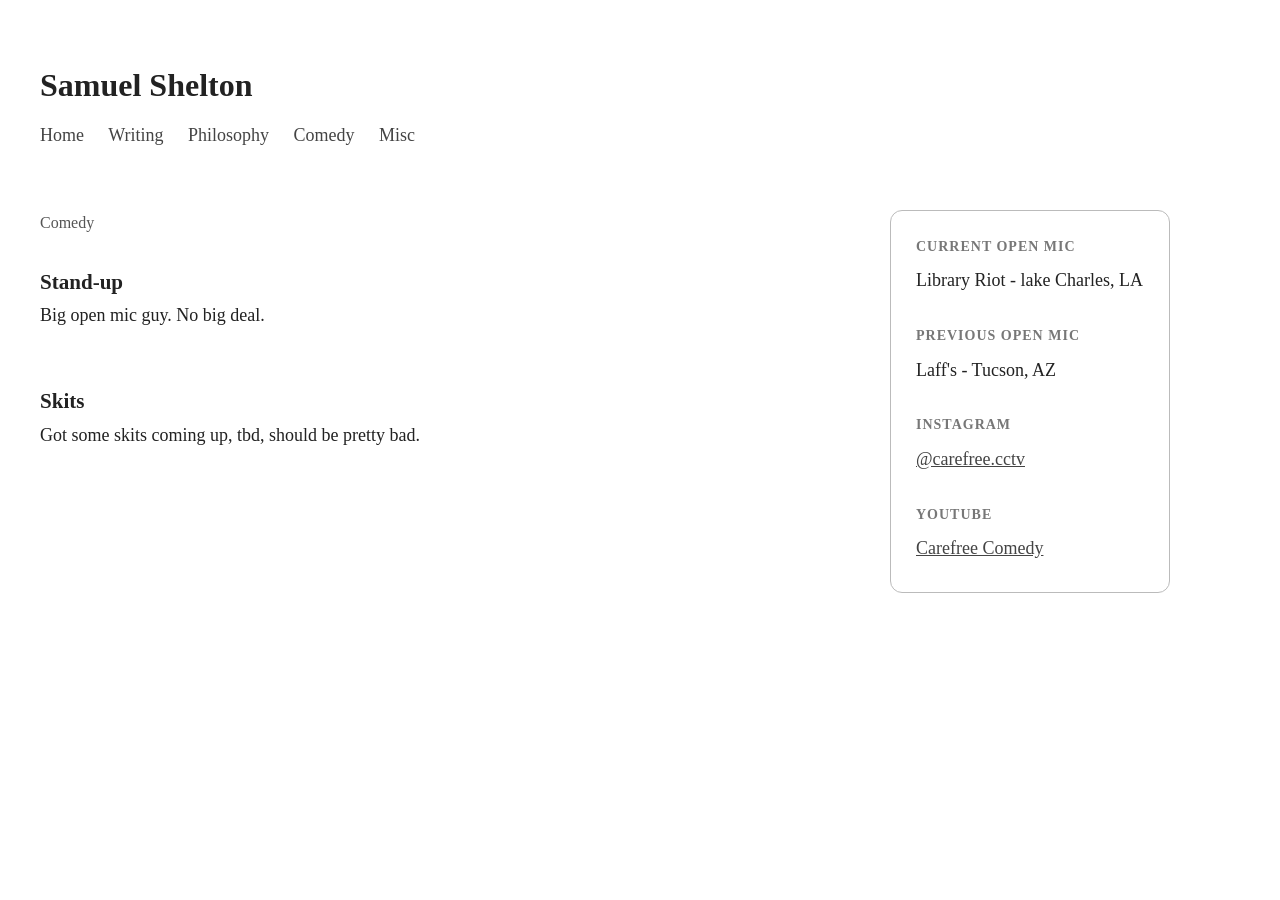
==== comedy/index.html @ 529d8f1c "Update and rename comedy.html to comedy/index.html" ====
<!DOCTYPE html>
<html lang="en">

<head>
    <meta charset="UTF-8">
    <meta name="viewport" content="width=device-width, initial-scale=1.0">
    <title>Comedy — Samuel Shelton</title>
    <link rel="stylesheet" href="../style.css">
    <link rel="stylesheet" href="../css/comedy.css">
</head>

<body>

    <header>
        <h1><a href="../index.html">Samuel Shelton</a></h1>

        <nav>
            <a href="../index.html">Home</a>
            <a href="../writing/">Writing</a>
            <a href="../philosophy/">Philosophy</a>
            <a href="../comedy/">Comedy</a>
            <a href="../misc/">Misc</a>
        </nav>
    </header>


    <main class="comedy-page">

        <!-- MAIN BLOG AREA -->

        <div class="comedy-blog">

            <p class="page-label">Comedy</p>


            <!-- BLOG ENTRY -->

            <article class="comedy-entry">

                <h3>Stand-up</h3>

                <p>
                    Big open mic guy. No big deal.

            </article>


            <!-- BLOG ENTRY -->

            <article class="comedy-entry">

                <h3>Skits</h3>

                <p>
                    Got some skits coming up, tbd, should be pretty bad.
                </p>

            </article>

        </div>


        <!-- RIGHT SIDEBAR -->

        <aside class="comedy-sidebar">

            <div class="sidebar-section">
                <h3>Current Open Mic</h3>
                <p>Library Riot - lake Charles, LA</p>
            </div>

            <div class="sidebar-section">
                <h3>Previous Open Mic</h3>
                <p>Laff's - Tucson, AZ</p>
            </div>

            <div class="sidebar-section">
                <h3>Instagram</h3>
                <p>
                    <a href="https://www.instagram.com/carefree.cctv/" target="_blank">
                        @carefree.cctv
                    </a>
                </p>
            </div>

            <div class="sidebar-section">
                <h3>YouTube</h3>
                <p>
                    <a href="https://www.youtube.com/@carefree.comedy" target="_blank">
                        Carefree Comedy
                    </a>
                </p>
            </div>

        </aside>

    </main>

</body>

</html>
---- style.css ----
/* -------------------------
   GLOBAL SITE STYLES
------------------------- */

body {
    max-width: 1200px;
    margin: 60px auto;
    padding: 0 20px;

    font-family: Georgia, serif;
    font-size: 18px;
    line-height: 1.6;

    color: #222;
    background: #fff;
}


/* HEADER */

header {
    margin-bottom: 60px;
}

header h1 {
    font-size: 32px;
    margin-bottom: 10px;
}

header h1 a,
header h1 a:visited {
    color: #222;
    text-decoration: none;
}

header h1 a:hover {
    text-decoration: underline;
}


/* NAVIGATION */

nav a,
nav a:visited {
    margin-right: 20px;
    color: #444;
    text-decoration: none;
}

nav a:hover {
    text-decoration: underline;
}


/* BASIC TYPOGRAPHY */

h1 {
    font-size: 32px;
}

h2 {
    margin-bottom: 30px;
}

article {
    margin-bottom: 35px;
}

article h3 {
    margin-bottom: 2px;
}

article p {
    margin-top: 0;
}


/* LINKS */

a,
a:visited {
    color: #444;
}

a:hover {
    text-decoration: underline;
}
---- css/comedy.css ----
/* -------------------------
   COMEDY PAGE
------------------------- */

main.comedy-page {
    display: grid;
    grid-template-columns: minmax(0, 750px) 280px;
    gap: 100px;
    align-items: start;
}


/* BLOG */

.comedy-blog {
    width: 100%;
}

.page-label {
    font-size: 16px;
    font-weight: normal;
    color: #555;
    margin-top: 0;
    margin-bottom: 30px;
}

.comedy-entry {
    margin-bottom: 55px;
}

.comedy-entry h2 {
    font-size: 22px;
    margin-bottom: 5px;
}

.comedy-date {
    color: #888;
    font-size: 15px;
    margin-top: 0;
    margin-bottom: 20px;
}

.comedy-entry p {
    margin-bottom: 20px;
}


/* SIDEBAR */

.comedy-sidebar {
    width: 100%;
    box-sizing: border-box;
    border: 1px solid #bbb;
    border-radius: 12px;
    padding: 25px;
}

.sidebar-section {
    margin-bottom: 30px;
}

.sidebar-section:last-child {
    margin-bottom: 0;
}

.sidebar-section h3 {
    font-size: 14px;
    text-transform: uppercase;
    letter-spacing: 1px;
    color: #777;
    margin-top: 0;
    margin-bottom: 8px;
}

.sidebar-section p {
    margin: 4px 0;
}

.sidebar-section a,
.sidebar-section a:visited {
    color: #444;
}


/* MOBILE */

@media (max-width: 800px) {
    main.comedy-page {
        grid-template-columns: 1fr;
        gap: 40px;
    }
}
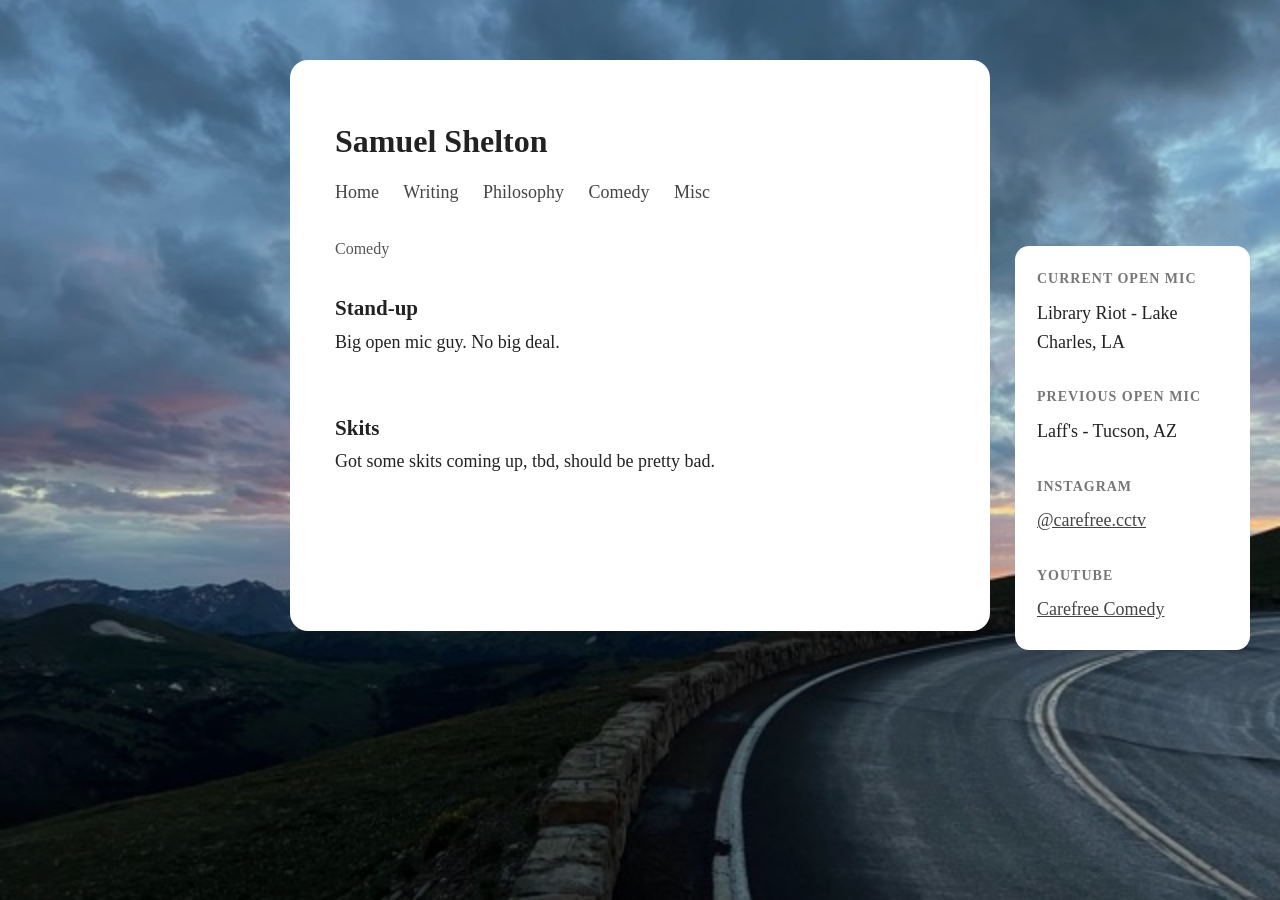
==== commit 4e69112e: "Update index.html" ====
--- a/comedy/index.html
+++ b/comedy/index.html
@@ -66,7 +66,7 @@
 
             <div class="sidebar-section">
                 <h3>Current Open Mic</h3>
-                <p>Library Riot - lake Charles, LA</p>
+                <p>Library Riot - Lake Charles, LA</p>
             </div>
 
             <div class="sidebar-section">
--- a/style.css
+++ b/style.css
@@ -1,22 +1,45 @@
 /* -------------------------
-   GLOBAL SITE STYLES
+   SITE-WIDE BACKGROUND
+------------------------- */
+
+html {
+    min-height: 100%;
+
+    background-image: url("images/website%20upload/rocky%20mtn%20drive%20Medium.jpeg");
+    background-size: cover;
+    background-position: center;
+    background-repeat: no-repeat;
+    background-attachment: fixed;
+}
+
+
+/* -------------------------
+   GLOBAL WHITE CONTENT BOX
 ------------------------- */
 
 body {
-    max-width: 1200px;
+    width: 900px;
+    max-width: calc(100% - 80px);
+
     margin: 60px auto;
-    padding: 0 20px;
+    padding: 35px 45px 45px;
+
+    box-sizing: border-box;
 
     font-family: Georgia, serif;
     font-size: 18px;
     line-height: 1.6;
 
     color: #222;
-    background: #fff;
+
+    background: white;
+    border-radius: 18px;
 }
 
 
-/* HEADER */
+/* -------------------------
+   HEADER
+------------------------- */
 
 header {
     margin-bottom: 60px;
@@ -38,7 +61,9 @@
 }
 
 
-/* NAVIGATION */
+/* -------------------------
+   NAVIGATION
+------------------------- */
 
 nav a,
 nav a:visited {
@@ -52,7 +77,9 @@
 }
 
 
-/* BASIC TYPOGRAPHY */
+/* -------------------------
+   BASIC TYPOGRAPHY
+------------------------- */
 
 h1 {
     font-size: 32px;
@@ -75,7 +102,9 @@
 }
 
 
-/* LINKS */
+/* -------------------------
+   LINKS
+------------------------- */
 
 a,
 a:visited {
@@ -85,3 +114,51 @@
 a:hover {
     text-decoration: underline;
 }
+
+
+/* -------------------------
+   HOMEPAGE OVERRIDE
+------------------------- */
+
+/*
+   The homepage already has its own .home-content
+   white box, so the body itself stays transparent there.
+*/
+
+body:has(.home-content) {
+    width: auto;
+    max-width: 1200px;
+
+    padding: 0 20px;
+
+    background: transparent;
+    border-radius: 0;
+}
+
+
+/* -------------------------
+   MOBILE
+------------------------- */
+
+@media (max-width: 700px) {
+
+    html {
+        background-attachment: scroll;
+    }
+
+    body {
+        width: auto;
+        max-width: calc(100% - 30px);
+
+        margin: 25px auto;
+        padding: 25px;
+
+        border-radius: 12px;
+    }
+
+    body:has(.home-content) {
+        max-width: 100%;
+        padding: 0 15px;
+    }
+
+}
--- a/css/comedy.css
+++ b/css/comedy.css
@@ -2,15 +2,77 @@
    COMEDY PAGE
 ------------------------- */
 
+/*
+   Comedy uses a narrow main white box
+   with the sidebar outside of it.
+*/
+
+body:has(.comedy-page) {
+    width: auto;
+    max-width: 1200px;
+
+    background: transparent;
+    border-radius: 0;
+
+    padding: 0 20px;
+}
+
+
+/* -------------------------
+   HEADER
+------------------------- */
+
+/*
+   Header/navigation joins the main comedy
+   content as one continuous white box.
+*/
+
+body:has(.comedy-page) > header {
+    width: 700px;
+    max-width: 100%;
+
+    margin-left: auto;
+    margin-right: auto;
+    margin-bottom: 0;
+
+    padding: 35px 45px 0;
+
+    box-sizing: border-box;
+
+    background: white;
+
+    border-radius: 18px 18px 0 0;
+}
+
+
+/* -------------------------
+   MAIN COMEDY BOX
+------------------------- */
+
 main.comedy-page {
-    display: grid;
-    grid-template-columns: minmax(0, 750px) 280px;
-    gap: 100px;
-    align-items: start;
-}
-
-
-/* BLOG */
+    position: relative;
+
+    display: block;
+
+    width: 700px;
+    max-width: 100%;
+
+    margin-left: auto;
+    margin-right: auto;
+
+    padding: 30px 45px 100px;
+
+    box-sizing: border-box;
+
+    background: white;
+
+    border-radius: 0 0 18px 18px;
+}
+
+
+/* -------------------------
+   COMEDY BLOG
+------------------------- */
 
 .comedy-blog {
     width: 100%;
@@ -20,6 +82,7 @@
     font-size: 16px;
     font-weight: normal;
     color: #555;
+
     margin-top: 0;
     margin-bottom: 30px;
 }
@@ -30,12 +93,15 @@
 
 .comedy-entry h2 {
     font-size: 22px;
+
+    margin-top: 0;
     margin-bottom: 5px;
 }
 
 .comedy-date {
     color: #888;
     font-size: 15px;
+
     margin-top: 0;
     margin-bottom: 20px;
 }
@@ -45,15 +111,36 @@
 }
 
 
-/* SIDEBAR */
+/* -------------------------
+   EXTERNAL COMEDY SIDEBAR
+------------------------- */
 
 .comedy-sidebar {
-    width: 100%;
+    position: absolute;
+
+    width: 235px;
+
+    /*
+       Same 25px gap used on Philosophy.
+    */
+
+    left: calc(100% + 25px);
+    top: 40px;
+
     box-sizing: border-box;
-    border: 1px solid #bbb;
-    border-radius: 12px;
-    padding: 25px;
-}
+
+    background: white;
+
+    border: none;
+    border-radius: 14px;
+
+    padding: 22px;
+}
+
+
+/* -------------------------
+   SIDEBAR CONTENT
+------------------------- */
 
 .sidebar-section {
     margin-bottom: 30px;
@@ -65,9 +152,12 @@
 
 .sidebar-section h3 {
     font-size: 14px;
+
     text-transform: uppercase;
     letter-spacing: 1px;
+
     color: #777;
+
     margin-top: 0;
     margin-bottom: 8px;
 }
@@ -82,11 +172,61 @@
 }
 
 
-/* MOBILE */
-
-@media (max-width: 800px) {
+/* -------------------------
+   SMALLER SCREENS
+------------------------- */
+
+@media (max-width: 1050px) {
+
+    body:has(.comedy-page) {
+        max-width: 750px;
+    }
+
+    .comedy-sidebar {
+        position: static;
+
+        width: 100%;
+        max-width: 100%;
+
+        margin-top: 30px;
+    }
+
+}
+
+
+/* -------------------------
+   MOBILE
+------------------------- */
+
+@media (max-width: 700px) {
+
+    body:has(.comedy-page) {
+        width: auto;
+        max-width: calc(100% - 30px);
+
+        margin: 25px auto;
+        padding: 0;
+    }
+
+    body:has(.comedy-page) > header {
+        width: 100%;
+
+        padding: 25px 25px 0;
+
+        border-radius: 12px 12px 0 0;
+    }
+
     main.comedy-page {
-        grid-template-columns: 1fr;
-        gap: 40px;
-    }
-}
+        width: 100%;
+
+        padding: 25px;
+
+        border-radius: 0 0 12px 12px;
+    }
+
+    .comedy-sidebar {
+        margin-top: 30px;
+        border-radius: 12px;
+    }
+
+}
